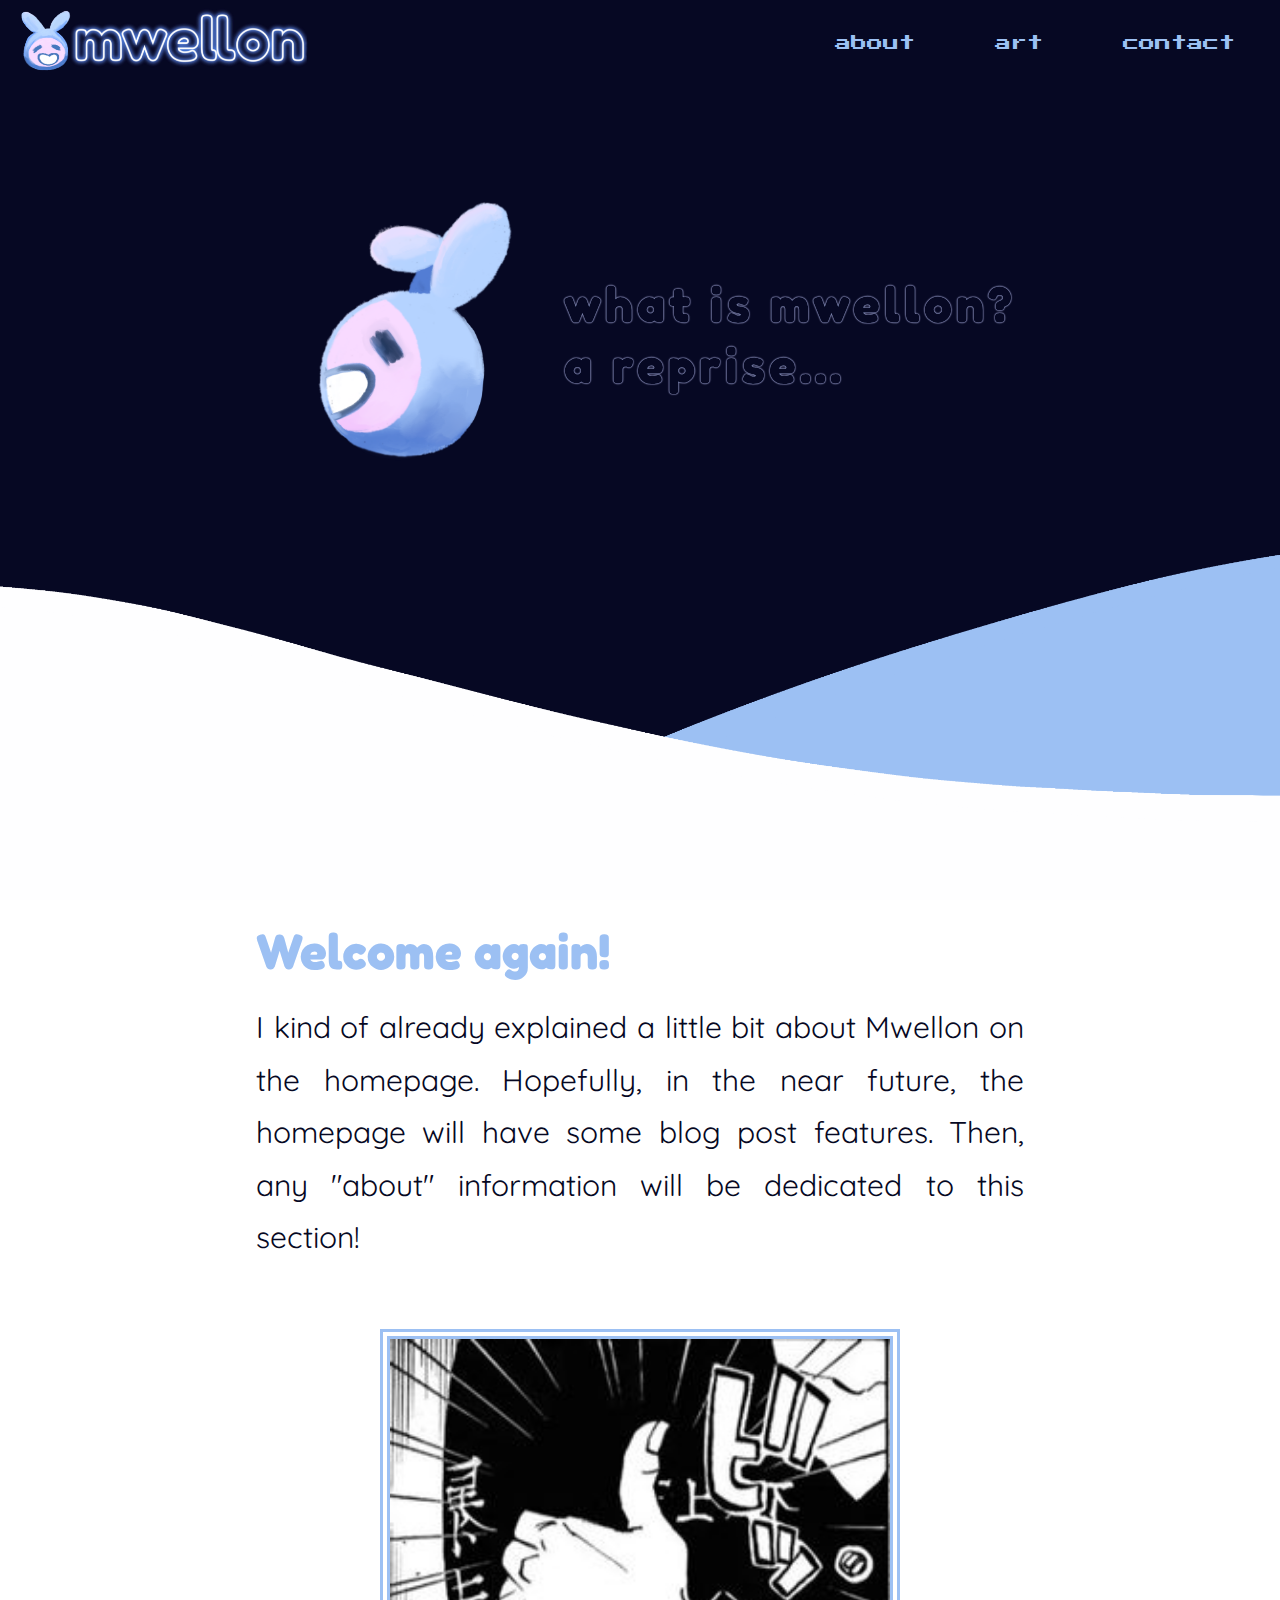
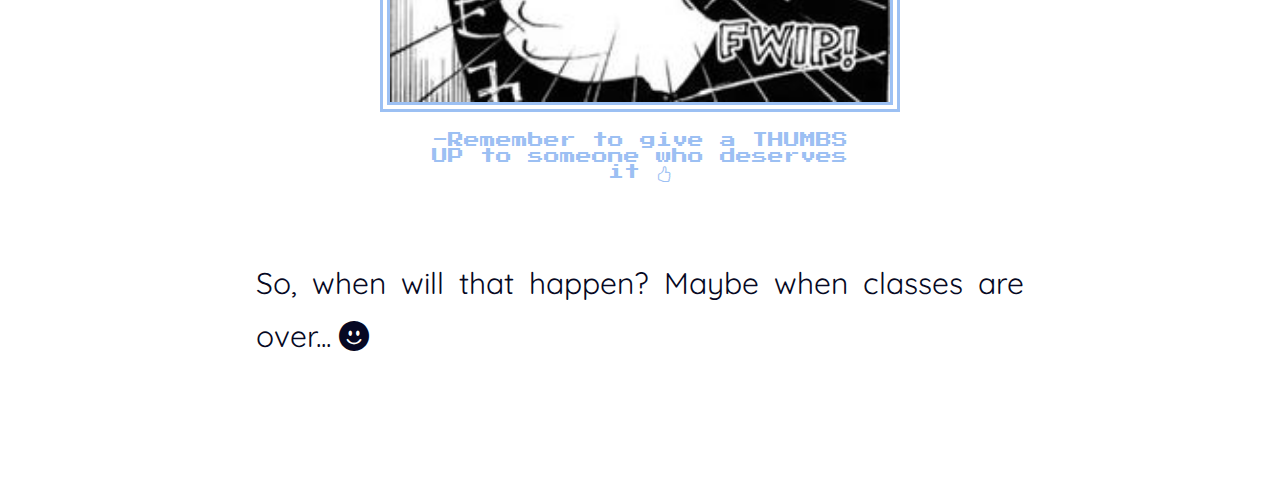
==== about.html @ 2268fbc1 "initial commit" ====
<!DOCTYPE html>
<html lang="en" dir="ltr">

  <head>
    <meta charset="utf-8">
    <!-- make your webpage responsive according to screen size -->
    <meta name="viewport" content="width=device-width">

    <title>About</title>

    <!-- icon -->
    <link href="assets/img/logo.png" rel="icon">

    <!-- CSS files -->
    <link href="assets/css/reset.css" rel="stylesheet">
    <link href="assets/css/main.css" rel="stylesheet">
  </head>

  <body>

    <div class="nav-container">
      <header>
          <a href="index.html">
            <img src="assets/img/header.png" id="header-logo" alt="Mwellon logo header">
          </a>
          <nav>
            <ul>
              <li id="about"> <a href="about.html"> about </a> </li>
              <li id="art"> <a href="art.html"> art </a> </li>
              <li id="contact"> <a href="contact.html"> contact </a> </li>
            </ul>
          </nav>
      </header>
    </div>

    <div class="landing">
      <div class="landing-popup">
        <div class="landing-logo-box">
          <img src="assets/img/logo1.png" onmouseover="this.src='assets/img/logo2.png';" onmouseout="this.src='assets/img/logo1.png';"id= "landing-logo" alt="Mwellon logo">
        </div>
        <div class="landing-message">
          <h1>what is mwellon? <br>
              a reprise...
          </h1>
        </div>
      </div>
    </div>

    <div class="content-container">
      <div class="content">
        <h1>Welcome again!</h1>
        <p> I kind of already explained a little bit about Mwellon on the 
          homepage. Hopefully, in the near future, the homepage will have some blog post features. 
          Then, any "about" information will be dedicated to this section! 
        </p>
        <figure class="classic-pics">
          <img src="assets/img/content/thumbsUp.JPG" alt="Thumbs up drawing" class="center" width="500">
          <figcaption> -Remember to give a THUMBS UP to someone who deserves it <i class="bi bi-hand-thumbs-up"></i></figcaption>
        </figure>
        <p> So, when will that happen? 
            Maybe when classes are over... <i class="bi bi-emoji-smile-fill"></i> 
            
        </p>
      </div>
    </div>
    
    <script src="assets/js/main.js"></script>

  </body>

</html>
---- assets/css/main.css ----
@charset "UTF-8";
@import url("https://cdn.jsdelivr.net/npm/bootstrap-icons@1.5.0/font/bootstrap-icons.css");
@import url('https://fonts.googleapis.com/css?family=Press+Start+2P');
@import url('https://fonts.googleapis.com/css?family=Quicksand');
/* CSS Document */

a {
    color: #9CC0F3;
}

body {
    background: white;
    margin: 0;
}

.classic-pics {
    margin-top: 75px;
    margin-bottom: 75px;
    text-align: center;
}

.classic-pics figcaption{
    color:#9CC0F3;
    font-family: "Press Start 2P";
    margin-left: 20%;
    margin-right: 20%;

}

.contact-form {
    animation-name: anim3;
    animation-duration: 2s;
    display: block;
    height: 600px;
    line-height: 2;
    margin-right: 100px;
    /* outline: 4px solid blue; */
    width: 500px;
    padding: 20px;

}

@keyframes anim3 {
    from{
        margin-left: -100%;
    }

    to {
       margin-left: 0%;
    }
}

#contact-landing-logo {
    width: 400px;
}

.landing-logo-box.contact-logo {
    margin-top: auto;
    margin-bottom: auto; 
}

.content-container {
    background-color: white;
    height: 150%;
    
}

.content {
    /*background-color: aqua;*/
    margin: 0% 20% 10% 20%;
}



.center {
    display: block;
    margin-left: auto;
    margin-right: auto;
    margin-bottom: 30px;
    outline: 10px double #9CC0F3;
}


.content p {
    text-align: justify;  
    color: #060823;
    font-family: 'Quicksand';
    font-size: 30px;
    line-height: 1.75;
}

.content h1 {
    color: #9CC0F3;
    font-size: 50px;
    padding: 20px 0px 20px 0px;
}

h1 {
    color: #9CC0F3;
}

header {
    display: flex;
    justify-content: space-between;
    margin: 0px;
}

#header-logo {
    animation-duration: 1.0s;
    animation-name: anim1;
    margin: 0px 10px 0px 10px;
    width: 300px;
}

@keyframes anim1 {
    from {
      margin-top: -100%;
      opacity: 0%
    }

    75% {
        opacity: 0%
    }
  
    to {
      margin-top: 0%;
      opacity: 100%;
    }
}


.input-block {
    display: block;
    padding: 10px;
}

.input-block input{
    background-color: #060823;
    color: white;
    font-family: 'Courier New', Courier, monospace;
    height: 25px;
    margin: 0px 20px 0px 20px;
    width: 75%;
    border: 2px solid #9CC0F3;
 }

.input-block textarea {
    background-color: #060823;
    color: white;
    font-family: 'Courier New', Courier, monospace;
    width: 75%;
    border: 2px solid #9CC0F3;
    margin: 0px 20px 0px 20px;
    max-height: 200px;
    max-width: 100%;
}

.input-block label {
    font-family: 'Press Start 2P';
    font-size: 15px;
    color: #9CC0F3;
    margin: 0px 20px 0px 20px;
}

.landing {
    background-color: #060823;
    background-image: url(../img/snow.png);
    background-size: 100% 40%;
    background-repeat: no-repeat;
    background-position: right bottom;
    height: 800px;
    padding-top: 100px;
}

.landing-contact {
    background-color: #060823;
    background-size: 100% 40%;
    background-repeat: no-repeat;
    background-position: right bottom;
    height: 800px;
    padding-top: 100px;
}

#landing-logo {
    width: 200px;
}

.landing-logo-box {
    margin: 50px;
    /* outline: 2px solid red;*/
}

.landing-message {
    margin-bottom: auto;
    margin-top: auto;
    /* outline: 2px solid white; */
    
}

.landing-message h1 {
    /* color: #EDC5F6; */
    animation-name: anim2;
    animation-duration: 1.0s;
    color: #060823;
    font-size: 50px;
    letter-spacing: 4px;
    text-shadow: 0px 0px 1.5px #9CC0F3,
                 0px 0px 1.5px #EDC5F6;
    transition: all 500ms;
}



@keyframes anim2 {
    from{
        opacity: 0%;
        font-size: 0px;
    }

    to {
        opacity: 100%;
        font-size: 50px;
    }
}

.landing-message h1:hover {
    font-size: 55px;
}


.landing-popup {
    display: flex;
    justify-content: center;
    margin: 50px;
    /* outline: 2px solid white; */
    
}

.nav-container {
    background: #060823;
    position: fixed;
    width: 100%;
}

nav {
    float: right;
}

nav ul {
    display: flex;
    float: right;
    margin: 35px 5px 35px 5px;
}

nav ul li{
    color:#9CC0F3;
    list-style-type: none;
    margin: 0px 40px 0px 40px;
    font-family: 'Press Start 2P';
}

#about {
    animation-duration: 1.0s;
    animation-name: anim1;
}

#art {
    animation-duration: 1.25s;
    animation-name: anim1;
}

#contact {
    animation-duration: 1.5s;
    animation-name: anim1;
}

nav ul li a {
    color: #9CC0F3;
}

nav ul li a:hover {
    color: #EDC5F6;
}

p {
    color: white;
}

.submit-button {
    width: 75px;
    height: 75px;
    margin: 0px 0px 0px 30px;
    background: transparent;
    border: none;
}


/* RESPONSIVE MEDIA */
@media screen and (max-width: 635px) {
    /*
    header {
        height: 200px;
    }
    header .desktop {
        display: none;
    }
    header .mobile {
        display: inline-block;
    }
    */
    section {
        background: #D9FEAD;
    }
}
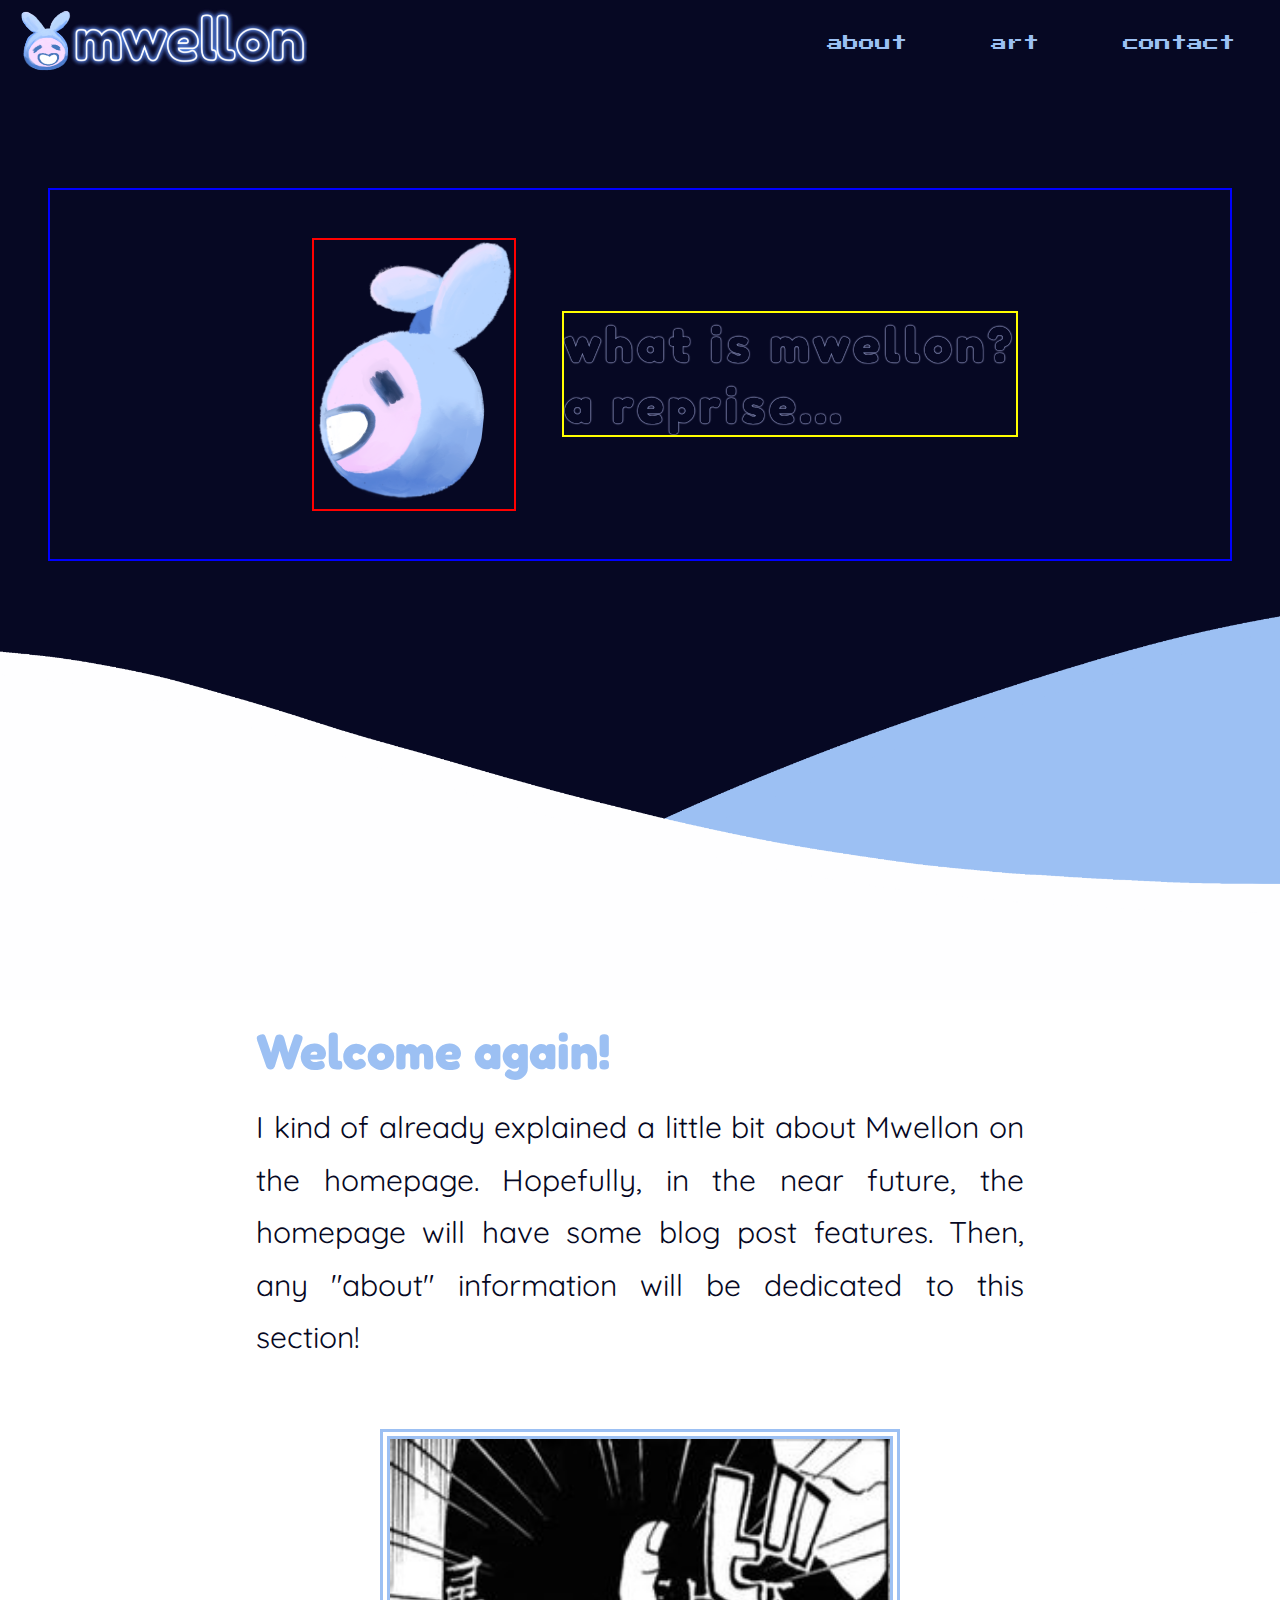
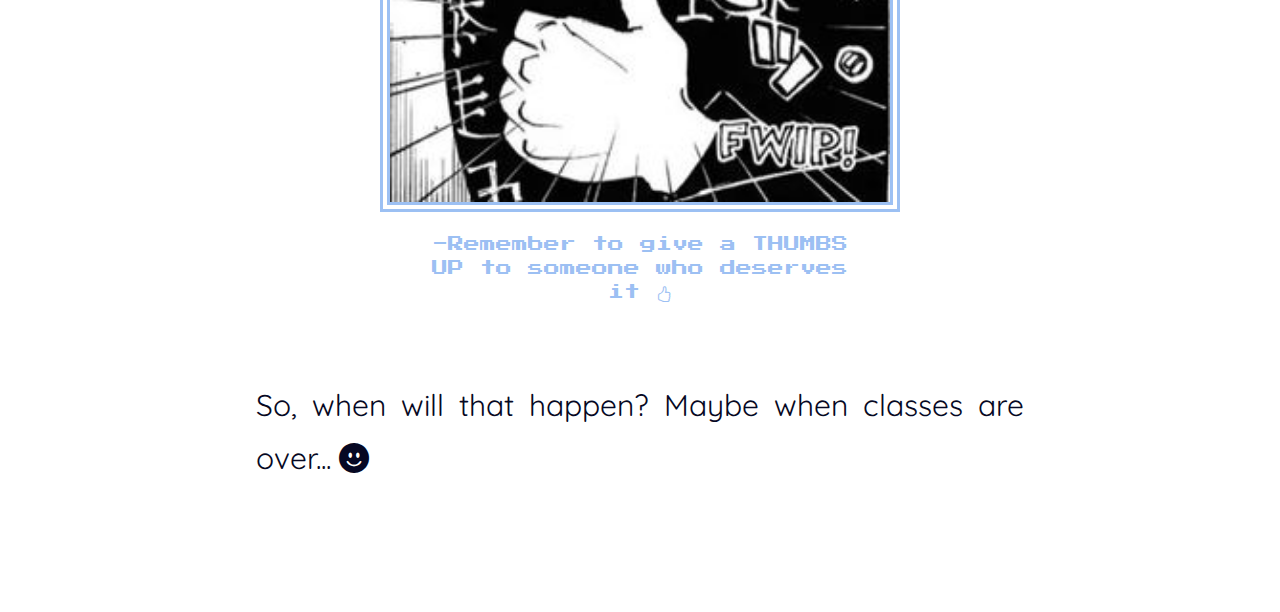
==== commit 049db39f: "responsive changes" ====
--- a/about.html
+++ b/about.html
@@ -24,6 +24,10 @@
             <img src="assets/img/header.png" id="header-logo" alt="Mwellon logo header">
           </a>
           <nav>
+            <input type="checkbox" id="check">
+            <label for="check" class="checkbtn">
+              <i class="bi bi-list"></i>
+            </label>
             <ul>
               <li id="about"> <a href="about.html"> about </a> </li>
               <li id="art"> <a href="art.html"> art </a> </li>
@@ -54,7 +58,7 @@
           Then, any "about" information will be dedicated to this section! 
         </p>
         <figure class="classic-pics">
-          <img src="assets/img/content/thumbsUp.JPG" alt="Thumbs up drawing" class="center" width="500">
+          <img src="assets/img/content/thumbsUp.JPG" alt="Thumbs up drawing" class="center">
           <figcaption> -Remember to give a THUMBS UP to someone who deserves it <i class="bi bi-hand-thumbs-up"></i></figcaption>
         </figure>
         <p> So, when will that happen? 
--- a/assets/css/main.css
+++ b/assets/css/main.css
@@ -13,6 +13,20 @@
     margin: 0;
 }
 
+.checkbtn {
+    color: #9CC0F3;
+    float: right;
+    font-size: 40px;
+    line-height: 90px;
+    margin-right: 40px;
+    cursor: pointer;
+    display: none;
+}
+
+#check {
+    display: none;
+}
+
 .classic-pics {
     margin-top: 75px;
     margin-bottom: 75px;
@@ -24,19 +38,25 @@
     font-family: "Press Start 2P";
     margin-left: 20%;
     margin-right: 20%;
-
+    line-height: 1.5;
+
+}
+
+.classic-pics img {
+    width: 500px;
 }
 
 .contact-form {
     animation-name: anim3;
     animation-duration: 2s;
     display: block;
-    height: 600px;
-    line-height: 2;
+    height: 800px;
+    line-height: 3;
     margin-right: 100px;
     /* outline: 4px solid blue; */
-    width: 500px;
+    width: 600px;
     padding: 20px;
+    outline: 2px solid yellow;
 
 }
 
@@ -51,7 +71,7 @@
 }
 
 #contact-landing-logo {
-    width: 400px;
+    width: 600px;
 }
 
 .landing-logo-box.contact-logo {
@@ -101,6 +121,7 @@
 
 header {
     display: flex;
+    height: 80px;
     justify-content: space-between;
     margin: 0px;
 }
@@ -142,6 +163,7 @@
     margin: 0px 20px 0px 20px;
     width: 75%;
     border: 2px solid #9CC0F3;
+    font-size: 20px;
  }
 
 .input-block textarea {
@@ -153,11 +175,12 @@
     margin: 0px 20px 0px 20px;
     max-height: 200px;
     max-width: 100%;
+    font-size: 20px;
 }
 
 .input-block label {
     font-family: 'Press Start 2P';
-    font-size: 15px;
+    font-size: 20px;
     color: #9CC0F3;
     margin: 0px 20px 0px 20px;
 }
@@ -168,7 +191,7 @@
     background-size: 100% 40%;
     background-repeat: no-repeat;
     background-position: right bottom;
-    height: 800px;
+    height: 100vh;
     padding-top: 100px;
 }
 
@@ -177,7 +200,7 @@
     background-size: 100% 40%;
     background-repeat: no-repeat;
     background-position: right bottom;
-    height: 800px;
+    height: 100%;
     padding-top: 100px;
 }
 
@@ -187,13 +210,13 @@
 
 .landing-logo-box {
     margin: 50px;
-    /* outline: 2px solid red;*/
+    outline: 2px solid red;
 }
 
 .landing-message {
     margin-bottom: auto;
     margin-top: auto;
-    /* outline: 2px solid white; */
+    outline: 2px solid yellow;
     
 }
 
@@ -232,9 +255,11 @@
     display: flex;
     justify-content: center;
     margin: 50px;
-    /* outline: 2px solid white; */
-    
-}
+    outline: 2px solid blue;
+    margin-top: 20vh;
+}
+
+
 
 .nav-container {
     background: #060823;
@@ -242,23 +267,22 @@
     width: 100%;
 }
 
-nav {
-    float: right;
-}
+
 
 nav ul {
-    display: flex;
     float: right;
     margin: 35px 5px 35px 5px;
 }
 
 nav ul li{
+    display: inline-block;
     color:#9CC0F3;
     list-style-type: none;
     margin: 0px 40px 0px 40px;
     font-family: 'Press Start 2P';
 }
 
+
 #about {
     animation-duration: 1.0s;
     animation-name: anim1;
@@ -280,6 +304,10 @@
 
 nav ul li a:hover {
     color: #EDC5F6;
+}
+
+.navy {
+    background: #060823;
 }
 
 p {
@@ -294,23 +322,324 @@
     border: none;
 }
 
-
 /* RESPONSIVE MEDIA */
-@media screen and (max-width: 635px) {
-    /*
-    header {
-        height: 200px;
-    }
-    header .desktop {
-        display: none;
-    }
-    header .mobile {
+@media screen and (max-width: 1500px) {
+    .landing-popup {
+        margin-top: 10vh;
+    }
+    
+    .contact-form {
+        line-height: 2;
+        height: 600px;
+        width: 500px;
+    }
+
+    #contact-landing-logo {
+        width: 400px;
+    }
+
+    .input-block input{
+        font-size: 20px;
+     }
+    
+    .input-block textarea {
+        font-size: 20px;
+    }
+    
+    .input-block label {
+        font-size: 15px;
+    }
+
+    .landing-popup.contact-popup {
+        margin-top: 10vh;
+    }
+}
+
+
+@media screen and (max-width: 1175px) {
+
+    #contact-landing-logo {
+        width: 300px;
+    }
+
+    .landing-logo-box.contact-logo {
+        width: 300px;
+    }
+    .contact-form {
+        margin-right: 0;
+    }
+    
+    .input-block input{
+        width: 90%;
+     }
+    
+    .input-block textarea {
+        width: 90%;
+    }
+
+    .input-block label {
+        margin: 0px 20px 0px 20px;
+        /* outline: 2px solid rgb(195, 124, 197); */
+    }
+    
+}
+
+@media screen and (max-width: 917px) {
+    .landing-popup.contact-popup {
+        display: block;
+    }
+
+    .landing-contact {
+        height: 100%;
+    }
+
+    .contact-form, .landing-logo-box.contact-logo{
+        margin-left: auto;
+        margin-right: auto;
+        animation: anim7 2s;
+    }
+
+    @keyframes anim7 {
+        from{
+            opacity: 0%;
+        }
+    
+        to {
+           opacity: 100%;
+        }
+    }
+    
+    .landing {
+        height: 100vh;
+    }
+    
+    #landing-logo {
+        width: 150px;
+    }
+
+    .landing-message h1 {
+        animation-name: anim4;
+        font-size: 30px;
+    }
+
+    @keyframes anim4 {
+        from{
+            opacity: 0%;
+            font-size: 0px;
+        }
+    
+        to {
+            opacity: 100%;
+            font-size: 30px;
+        }
+    }
+
+    .landing-message h1:hover {
+        font-size: 30px;
+    }
+    
+    .content p {
+        font-size: 25px;
+        line-height: 1.75;
+    }
+}
+
+@media screen and (max-width: 830px) {
+    .checkbtn {
+        animation-duration: 1.0s;
+        animation-name: anim1;
+        display: block;
+    }
+    
+    .landing {
+        height: 100vh;
+    }
+
+    #landing-logo {
+        width: 150px;
+    }
+
+    nav ul {
+        position: fixed;
+        width: 100%;
+        height: 100vh;
+        background:#9CC0F3;
+        top: 45px;
+        left: -110%;
+        text-align: center;
+        transition: all .5s;
+    }
+
+    nav ul li {
+        display: block;
+        margin: 50px 0px;
+        line-height: 10vh;
+    }
+
+    nav ul li a{
+        font-size: 20;
+        color: white;
+    }
+
+    #about {
+        animation-name: none;
+    }
+    
+    #art {
+        animation-name: none;
+    }
+    
+    #contact {
+        animation-name: none;
+    }
+
+    #check:checked ~ ul{
+        top: 45px;
+        left: -5px;
+    }
+
+    .classic-pics img {
+        width: 300px;
+    }
+
+    .content {
+        margin: 0% 10% 10% 10%; 
+    }
+}
+
+
+@media screen and (max-width: 700px) {
+    .checkbtn {
+        line-height: 2;
+        margin-right: 20px;
+    }
+
+    .content p {
+        font-size: 20px;
+        line-height: 1.75;
+    }
+    
+    .landing {
+        height: 100vh;
+        width: 100vw;
+        display: flex;
+        justify-content: center;
+    }
+    
+    .landing-popup {
+        margin-left: auto;
+        margin-right: auto;
         display: inline-block;
-    }
-    */
-    section {
-        background: #D9FEAD;
-    }
-}
-
-  +        justify-content: center;
+    }
+
+    #landing-logo {
+        display: block;
+        width: 150px;
+        padding: 0px;
+        justify-content: center;
+        margin-left: auto;
+        margin-right: auto;
+    }
+
+    .contact-form {
+        margin: none;
+        width: 400px;
+    }
+    
+    .input-block input{
+        width: 100%;
+        margin-left: 0;
+     }
+    
+    .input-block textarea {
+        width: 100%;
+        margin-left: 0;
+    }
+
+    .input-block label {
+        margin: 0px 20px 0px 20px;
+        margin-left: 0;
+        /* outline: 2px solid rgb(195, 124, 197); */
+    }
+}
+
+@media screen and (max-width: 500px) {
+    #header-logo {
+        width: 200px;
+        margin-top: 15px;
+        margin-left: 20px;;
+    }
+
+    .landing {
+        width: 100vw;
+        display: flex;
+        justify-content: center;
+        height: 100vh;
+        background-size: 100% 30%;
+    }
+
+    .landing-message h1 {
+        animation-name: anim5;
+        font-size: 30px;
+    }
+
+    @keyframes anim5 {
+        from{
+            opacity: 0%;
+            font-size: 0px;
+        }
+    
+        to {
+            opacity: 100%;
+            font-size: 30px;
+        }
+    }
+
+    .landing-message h1:hover {
+        font-size: 30px;
+    }
+
+    .landing-popup {
+       margin: 0;
+    }
+
+    .contact-form {
+        width: 300px;
+    }
+}
+
+
+@media screen and (max-width: 400px) {
+
+    .classic-pics img {
+        width: 200px;
+    }
+    
+    .landing {
+        width: 100vw;
+        height: 100vh;
+        background-size: 100% 30%;
+    }
+
+    #landing-logo {
+        width: 200px;
+    }
+
+    .landing-message h1 {
+        animation-name: anim6;
+        font-size: 30px;
+    }
+
+    @keyframes anim6 {
+        from{
+            opacity: 0%;
+            font-size: 0px;
+        }
+    
+        to {
+            opacity: 100%;
+            font-size: 30px;
+        }
+    }
+}